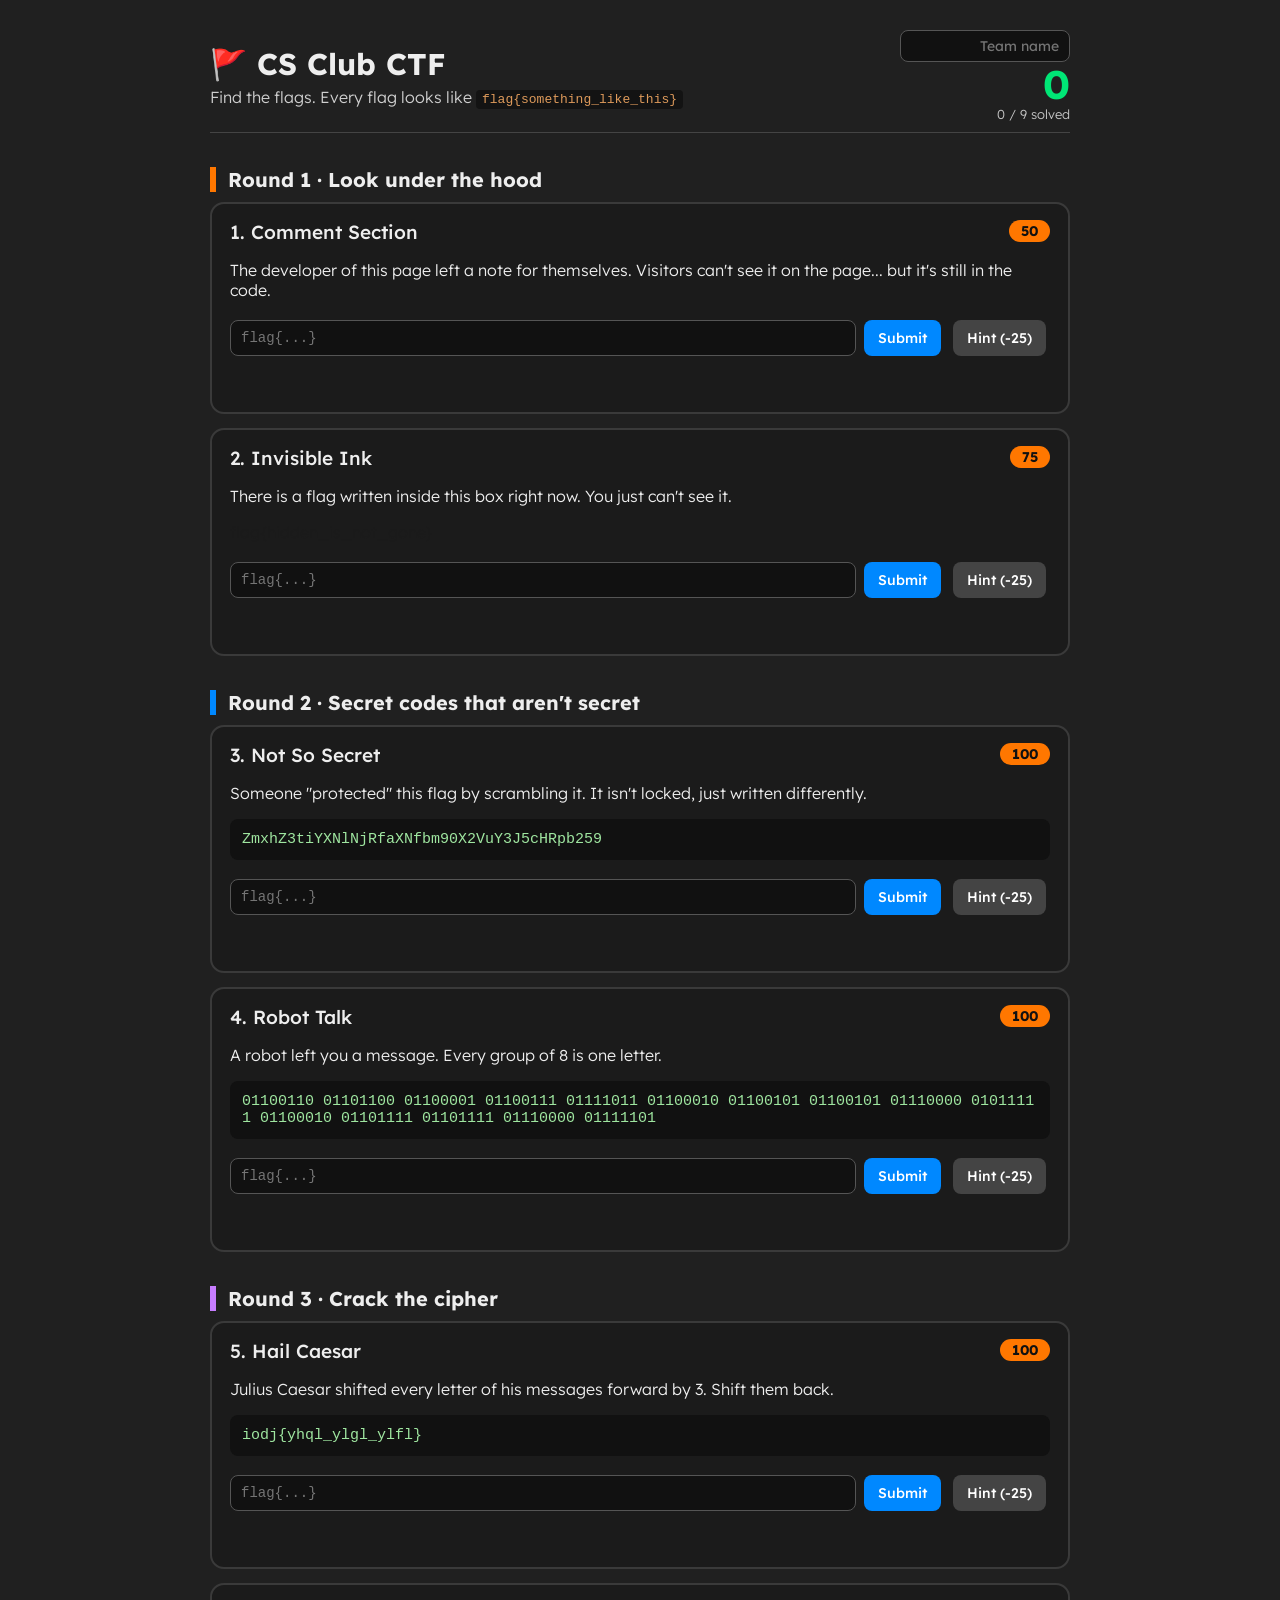
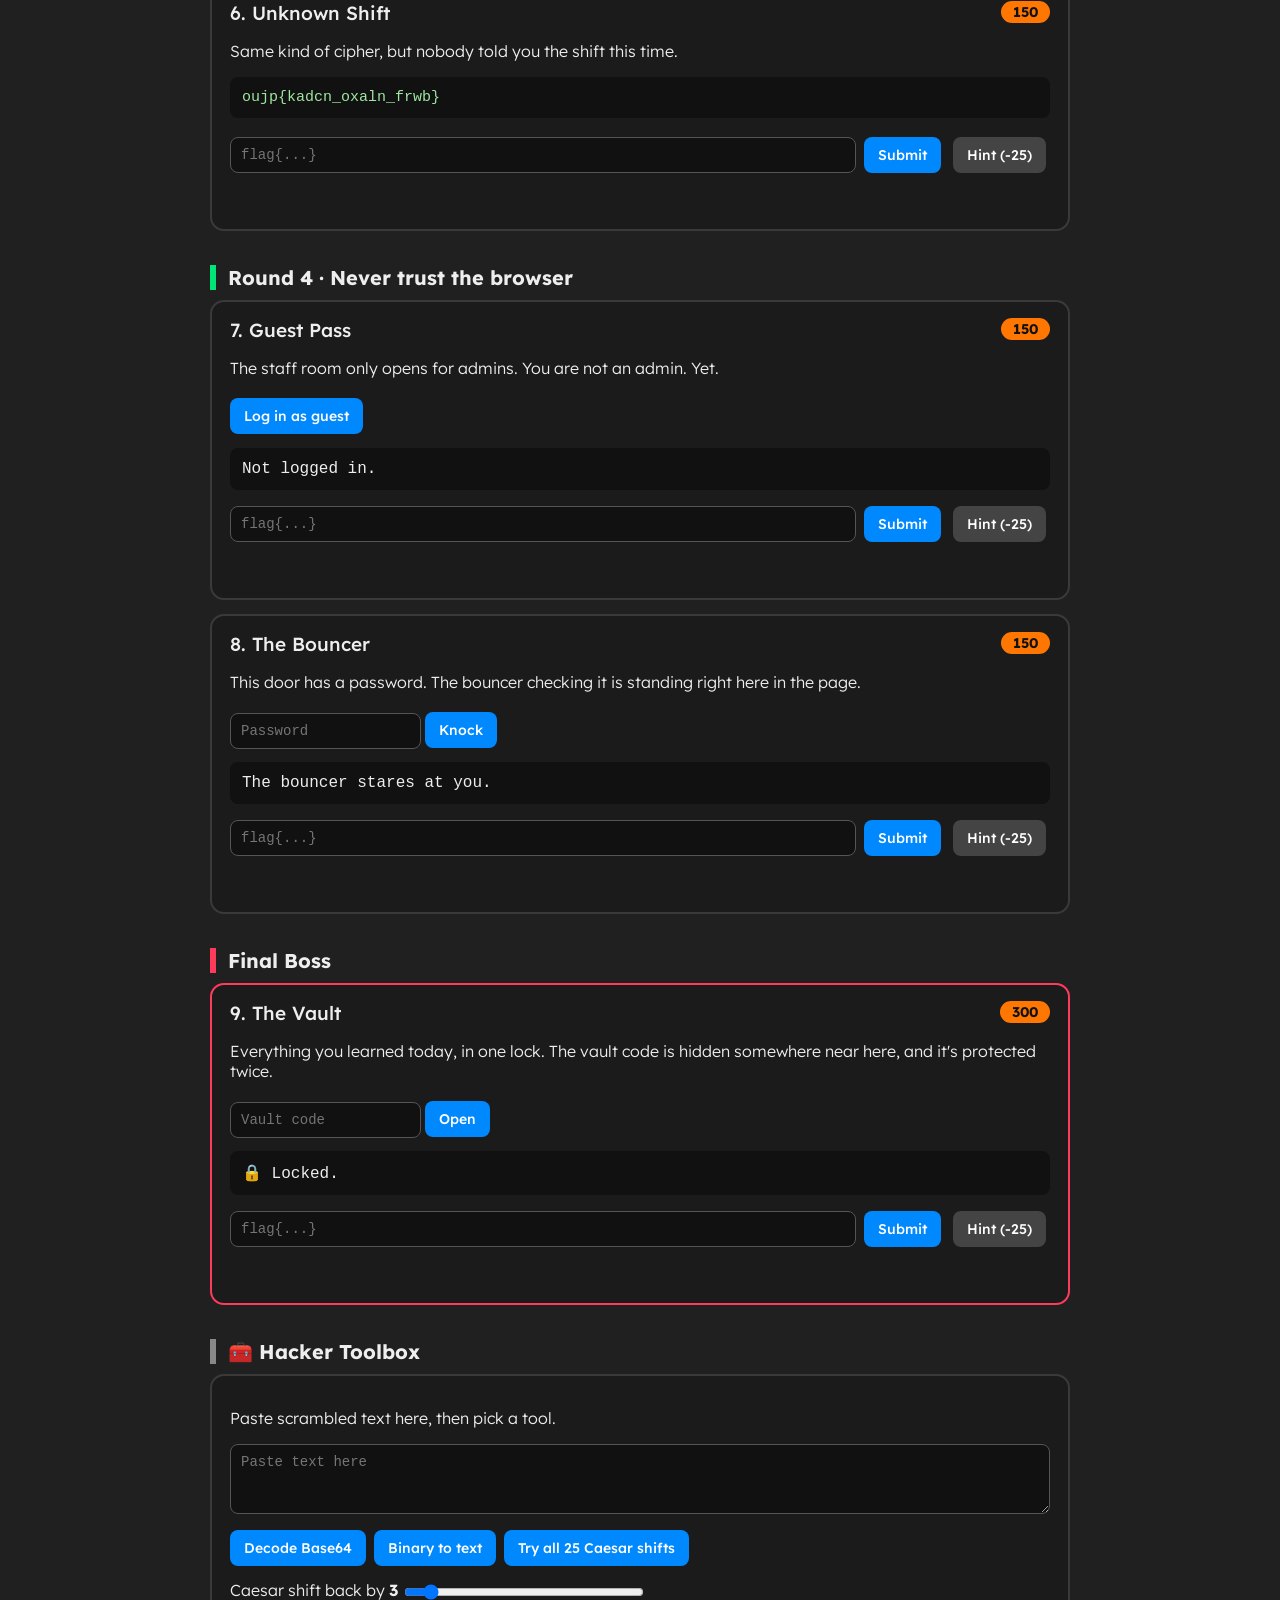
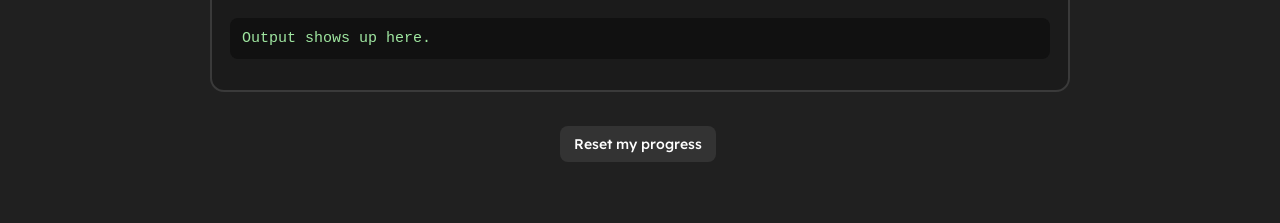
==== index.html @ 54f30d0c "Add CS Club CTF page" ====
<!DOCTYPE html>
<html lang="en">
<head>
<meta charset="UTF-8">
<meta name="viewport" content="width=device-width, initial-scale=1">
<title>CS Club CTF</title>
<link href="https://fonts.googleapis.com/css2?family=Lexend:wght@300;500;700&display=swap" rel="stylesheet">
</head>
<body>

<header>
  <div>
    <h1>🚩 CS Club CTF</h1>
    <p class="sub">Find the flags. Every flag looks like <code>flag{something_like_this}</code></p>
  </div>
  <div id="scorebox">
    <input id="team" placeholder="Team name" maxlength="24">
    <div id="score">0</div>
    <div id="solvedCount">0 / 9 solved</div>
  </div>
</header>

<!-- ======================= ROUND 1: LOOK UNDER THE HOOD ======================= -->
<h2 class="round r1">Round 1 · Look under the hood</h2>

<section class="card" id="c1">
  <h3>1. Comment Section <span class="pts">50</span></h3>
  <p>The developer of this page left a note for themselves. Visitors can't see it on the page... but it's still in the code.</p>
  <!-- NOTE TO SELF: remember to delete this before the site goes live!  flag{always_read_the_source} -->
  <div class="answer"></div>
</section>

<section class="card" id="c2">
  <h3>2. Invisible Ink <span class="pts">75</span></h3>
  <p>There is a flag written inside this box right now. You just can't see it.</p>
  <p class="ink">&#102;&#108;&#97;&#103;&#123;&#104;&#105;&#100;&#100;&#101;&#110;&#95;&#105;&#115;&#95;&#110;&#111;&#116;&#95;&#103;&#111;&#110;&#101;&#125;</p>
  <div class="answer"></div>
</section>

<!-- ======================= ROUND 2: ENCODING ======================= -->
<h2 class="round r2">Round 2 · Secret codes that aren't secret</h2>

<section class="card" id="c3">
  <h3>3. Not So Secret <span class="pts">100</span></h3>
  <p>Someone "protected" this flag by scrambling it. It isn't locked, just written differently.</p>
  <pre class="blob">ZmxhZ3tiYXNlNjRfaXNfbm90X2VuY3J5cHRpb259</pre>
  <div class="answer"></div>
</section>

<section class="card" id="c4">
  <h3>4. Robot Talk <span class="pts">100</span></h3>
  <p>A robot left you a message. Every group of 8 is one letter.</p>
  <pre class="blob">01100110 01101100 01100001 01100111 01111011 01100010 01100101 01100101 01110000 01011111 01100010 01101111 01101111 01110000 01111101</pre>
  <div class="answer"></div>
</section>

<!-- ======================= ROUND 3: CIPHERS ======================= -->
<h2 class="round r3">Round 3 · Crack the cipher</h2>

<section class="card" id="c5">
  <h3>5. Hail Caesar <span class="pts">100</span></h3>
  <p>Julius Caesar shifted every letter of his messages forward by 3. Shift them back.</p>
  <pre class="blob">iodj{yhql_ylgl_ylfl}</pre>
  <div class="answer"></div>
</section>

<section class="card" id="c6">
  <h3>6. Unknown Shift <span class="pts">150</span></h3>
  <p>Same kind of cipher, but nobody told you the shift this time.</p>
  <pre class="blob">oujp{kadcn_oxaln_frwb}</pre>
  <div class="answer"></div>
</section>

<!-- ======================= ROUND 4: NEVER TRUST THE BROWSER ======================= -->
<h2 class="round r4">Round 4 · Never trust the browser</h2>

<section class="card" id="c7">
  <h3>7. Guest Pass <span class="pts">150</span></h3>
  <p>The staff room only opens for admins. You are not an admin. Yet.</p>
  <a class="btn" href="?role=guest#c7">Log in as guest</a>
  <div id="staffroom" class="screen">Not logged in.</div>
  <div class="answer"></div>
</section>

<section class="card" id="c8">
  <h3>8. The Bouncer <span class="pts">150</span></h3>
  <p>This door has a password. The bouncer checking it is standing right here in the page.</p>
  <input id="bouncerInput" placeholder="Password" autocomplete="off">
  <button class="btn" onclick="knock()">Knock</button>
  <div id="bouncerOut" class="screen">The bouncer stares at you.</div>
  <script>
    // TODO: move this check to the server before launch!!
    function checkPassword(guess) {
      return btoa(guess) === "c3dvcmRmaXNo";
    }
    function knock() {
      var guess = document.getElementById("bouncerInput").value;
      if (checkPassword(guess)) {
        document.getElementById("bouncerOut").innerText = "Come on in. " + unlock("151b0e151f05051a0d1d0330010d020c2c0b1b120c1917390f12011f0a", guess);
      } else {
        document.getElementById("bouncerOut").innerText = "Wrong password. Go away.";
      }
    }
  </script>
  <div class="answer"></div>
</section>

<!-- ======================= FINAL BOSS ======================= -->
<h2 class="round r5">Final Boss</h2>

<section class="card boss" id="c9">
  <h3>9. The Vault <span class="pts">300</span></h3>
  <p>Everything you learned today, in one lock. The vault code is hidden somewhere near here, and it's protected twice.</p>
  <!-- vault code backup. I encoded it AND shifted it, so it's totally safe:  dHVqc194anhmcmpfNDI= -->
  <input id="vaultInput" placeholder="Vault code" autocomplete="off">
  <button class="btn" onclick="openVault()">Open</button>
  <div id="vaultOut" class="screen">🔒 Locked.</div>
  <div class="answer"></div>
</section>

<!-- ======================= TOOLBOX ======================= -->
<h2 class="round tools">🧰 Hacker Toolbox</h2>

<section class="card toolbox">
  <p>Paste scrambled text here, then pick a tool.</p>
  <textarea id="toolIn" placeholder="Paste text here"></textarea>
  <div>
    <button class="btn" onclick="tool('b64')">Decode Base64</button>
    <button class="btn" onclick="tool('bin')">Binary to text</button>
    <button class="btn" onclick="tool('all')">Try all 25 Caesar shifts</button>
  </div>
  <div class="shiftrow">
    Caesar shift back by <b id="shiftNum">3</b>
    <input type="range" id="shift" min="1" max="25" value="3" oninput="tool('caesar')">
  </div>
  <pre id="toolOut" class="blob">Output shows up here.</pre>
</section>

<footer>
  <button class="btn ghost" onclick="resetAll()">Reset my progress</button>
</footer>






















<!-- ===================================================================== -->
<!--   Nothing interesting below here. Just styling and the scoreboard.    -->
<!--   (No flags are stored in plain text down here. We checked.)          -->
<!-- ===================================================================== -->

<style>
  * { box-sizing: border-box; }
  body { margin: 0 auto; padding: 20px; max-width: 900px; background: #202020; color: #eee; font-family: "Lexend", system-ui, sans-serif; font-weight: 300; }
  header { display: flex; justify-content: space-between; align-items: center; gap: 16px; flex-wrap: wrap; position: sticky; top: 0; background: #202020; padding: 10px 0; z-index: 5; border-bottom: 1px solid #444; }
  h1 { margin: 0; font-weight: 700; font-size: 30px; }
  .sub { margin: 4px 0 0; opacity: .85; }
  code { background: #111; padding: 2px 6px; border-radius: 4px; color: #ffb066; }
  #scorebox { text-align: right; }
  #team { background: #111; color: #fff; border: 1px solid #555; border-radius: 8px; padding: 6px 10px; font-family: inherit; width: 170px; text-align: right; }
  #score { font-size: 40px; font-weight: 700; color: #00e676; line-height: 1.1; }
  #solvedCount { font-size: 13px; opacity: .8; }
  h2.round { margin: 34px 0 10px; font-weight: 700; font-size: 20px; padding-left: 12px; border-left: 6px solid #ff7700; }
  h2.r2 { border-color: #0088ff; } h2.r3 { border-color: #c77dff; } h2.r4 { border-color: #00e676; } h2.r5 { border-color: #ff3b5c; } h2.tools { border-color: #888; }
  .card { background: #1b1b1b; border: 2px solid #3a3a3a; border-radius: 14px; padding: 16px 18px; margin-bottom: 14px; }
  .card.solved { border-color: #00e676; box-shadow: 0 0 14px rgba(0,230,118,.35); }
  .card.boss { border-color: #ff3b5c; }
  .card h3 { margin: 0 0 6px; font-weight: 500; font-size: 19px; }
  .pts { float: right; background: #ff7700; color: #111; font-weight: 700; border-radius: 999px; padding: 2px 12px; font-size: 14px; }
  .card.solved .pts { background: #00e676; }
  .ink { color: #1b1b1b; }
  .ink::selection { color: #111; background: #ffe066; }
  .blob { background: #111; border-radius: 8px; padding: 12px; white-space: pre-wrap; word-break: break-all; font-family: Menlo, Consolas, monospace; font-size: 15px; color: #9fe6a0; }
  .screen { background: #111; border-radius: 8px; padding: 12px; margin-top: 10px; font-family: Menlo, Consolas, monospace; }
  input, textarea { background: #111; color: #fff; border: 1px solid #555; border-radius: 8px; padding: 9px 10px; font-family: Menlo, Consolas, monospace; font-size: 14px; }
  textarea { width: 100%; height: 70px; margin-bottom: 8px; }
  .btn { display: inline-block; background: #0088ff; color: #fff; border: none; border-radius: 8px; padding: 9px 14px; font-family: inherit; font-weight: 500; font-size: 14px; cursor: pointer; text-decoration: none; margin: 4px 4px 4px 0; }
  .btn.ghost { background: #333; }
  .btn.hint { background: #444; }
  .answer { margin-top: 12px; display: flex; gap: 8px; flex-wrap: wrap; align-items: center; }
  .answer input { flex: 1 1 240px; }
  .feedback { flex-basis: 100%; min-height: 20px; font-size: 14px; }
  .feedback.good { color: #00e676; } .feedback.bad { color: #ff6b6b; }
  .hinttext { flex-basis: 100%; font-size: 14px; color: #ffd27a; }
  .shiftrow { margin: 10px 0; } .shiftrow input { vertical-align: middle; width: 240px; padding: 0; }
  footer { text-align: center; margin: 30px 0; }
</style>

<script>
  var HASHES = {"1": "299574dd65753a57", "2": "6becc3c221d15016", "3": "5e769d6970b25547", "4": "3ad368e426fb7c70", "5": "d7061cf4d429b27c", "6": "42102b498bae7ac5", "7": "1c53f448fd30543c", "8": "7794f5059b9510c5", "9": "c425a497b8b8ed1b"};
  var POINTS = {"1": 50, "2": 75, "3": 100, "4": 100, "5": 100, "6": 150, "7": 150, "8": 150, "9": 300};
  var HINT_COST = 25;
  var HINTS = {
    1: "Right-click the page and choose View Page Source (or press Ctrl+U). Look near challenge 1.",
    2: "Try selecting everything in the box with your mouse, or press Ctrl+A.",
    3: "Letters, numbers and sometimes = at the end? That's Base64. Use the toolbox.",
    4: "It's binary. Each group of 8 is one character. Use the toolbox.",
    5: "Shift every letter back by 3. The toolbox slider does it for you.",
    6: "There are only 25 possible shifts. Try them all and look for the one you can read.",
    7: "Log in as guest, then look very carefully at the address bar.",
    8: "View the page source and find the function called checkPassword. What is it comparing your guess to?",
    9: "Find the comment in the source near the vault. Decode it once, then again a different way."
  };

  function fingerprint(text) {
    var a = 2166136261, b = 5381;
    for (var i = 0; i < text.length; i++) {
      var c = text.charCodeAt(i);
      a = Math.imul(a ^ c, 16777619) >>> 0;
      b = (Math.imul(b, 33) ^ c) >>> 0;
    }
    return ("0000000" + a.toString(16)).slice(-8) + ("0000000" + b.toString(16)).slice(-8);
  }

  function unlock(hex, key) {
    var out = "";
    for (var i = 0; i < hex.length; i += 2) {
      out += String.fromCharCode(parseInt(hex.substr(i, 2), 16) ^ key.charCodeAt((i / 2) % key.length));
    }
    return out;
  }

  var state = { team: "", solved: {}, hints: {} };
  try { state = JSON.parse(localStorage.getItem("ctf-state")) || state; } catch (e) {}
  function saveState() { try { localStorage.setItem("ctf-state", JSON.stringify(state)); } catch (e) {} }

  function render() {
    var score = 0, solved = 0;
    for (var n = 1; n <= 9; n++) {
      var card = document.getElementById("c" + n);
      if (state.solved[n]) { score += POINTS[n]; solved++; card.classList.add("solved"); }
      else card.classList.remove("solved");
      if (state.hints[n]) {
        score -= HINT_COST;
        card.querySelector(".hinttext").innerText = "Hint: " + HINTS[n];
      }
    }
    document.getElementById("score").innerText = score;
    document.getElementById("solvedCount").innerText = solved + " / 9 solved";
  }

  function build() {
    for (var n = 1; n <= 9; n++) (function (n) {
      var box = document.querySelector("#c" + n + " .answer");
      box.innerHTML = '<input placeholder="flag{...}" autocomplete="off"><button class="btn">Submit</button>' +
        '<button class="btn hint">Hint (-' + HINT_COST + ')</button><div class="hinttext"></div><div class="feedback"></div>';
      var input = box.querySelector("input"), fb = box.querySelector(".feedback");
      function submit() {
        var guess = input.value.trim().toLowerCase();
        if (fingerprint(guess) === HASHES[n]) {
          state.solved[n] = true; saveState(); render();
          fb.className = "feedback good"; fb.innerText = "Correct! +" + POINTS[n] + " points";
        } else {
          fb.className = "feedback bad";
          fb.innerText = guess.indexOf("flag{") === 0 ? "Not the right flag." : "Flags look like flag{...}";
        }
      }
      box.querySelectorAll("button")[0].onclick = submit;
      input.onkeydown = function (e) { if (e.key === "Enter") submit(); };
      box.querySelector(".hint").onclick = function () {
        if (state.hints[n] || confirm("Take a hint for " + HINT_COST + " points?")) {
          state.hints[n] = true; saveState(); render();
        }
      };
      if (state.solved[n]) { fb.className = "feedback good"; fb.innerText = "Solved!"; }
    })(n);
    var team = document.getElementById("team");
    team.value = state.team || "";
    team.oninput = function () { state.team = team.value; saveState(); };
  }

  // Challenge 7: the page decides who you are by reading the address bar.
  function staffRoom() {
    var role = new URLSearchParams(location.search).get("role");
    var room = document.getElementById("staffroom");
    if (!role) return;
    role = role.trim().toLowerCase();
    if (role === "guest") room.innerText = "Welcome, guest. Staff room: ACCESS DENIED 🚫";
    else if (fingerprint(unlock("07080c0e150f011b0c1c3e101f1c1d153b19010b3e111f0513", role)) === HASHES[7]) room.innerText = "Welcome, " + role + ". Staff room open: " + unlock("07080c0e150f011b0c1c3e101f1c1d153b19010b3e111f0513", role);
    else room.innerText = "Unknown role: " + role;
  }

  // Challenge 9
  function openVault() {
    var code = document.getElementById("vaultInput").value.trim();
    var out = document.getElementById("vaultOut");
    var flag = code ? unlock("091c0409240a0a063e0c173a6b5c00073a0f001b04100a081722", code) : "";
    if (fingerprint(flag) === HASHES[9]) out.innerText = "🔓 Vault open: " + flag;
    else out.innerText = "🔒 Wrong code.";
  }

  // Toolbox
  function caesar(text, back) {
    return text.replace(/[a-z]/gi, function (ch) {
      var base = ch <= "Z" ? 65 : 97;
      return String.fromCharCode((ch.charCodeAt(0) - base - back + 26 * 2) % 26 + base);
    });
  }
  function tool(kind) {
    var text = document.getElementById("toolIn").value.trim();
    var out = document.getElementById("toolOut");
    var shift = document.getElementById("shift").value;
    document.getElementById("shiftNum").innerText = shift;
    if (!text) { out.innerText = "Paste something in the box first."; return; }
    try {
      if (kind === "b64") out.innerText = atob(text);
      if (kind === "bin") out.innerText = text.split(/\s+/).map(function (b) { return String.fromCharCode(parseInt(b, 2)); }).join("");
      if (kind === "caesar") out.innerText = caesar(text, Number(shift));
      if (kind === "all") {
        var lines = [];
        for (var s = 1; s <= 25; s++) lines.push((s < 10 ? " " : "") + s + ":  " + caesar(text, s));
        out.innerText = lines.join("\n");
      }
    } catch (e) {
      out.innerText = "That doesn't look like the right kind of text for this tool.";
    }
  }

  function resetAll() {
    if (confirm("Erase your score and start over?")) {
      state = { team: "", solved: {}, hints: {} }; saveState(); location.href = location.pathname;
    }
  }

  build(); render(); staffRoom();
</script>
</body>
</html>
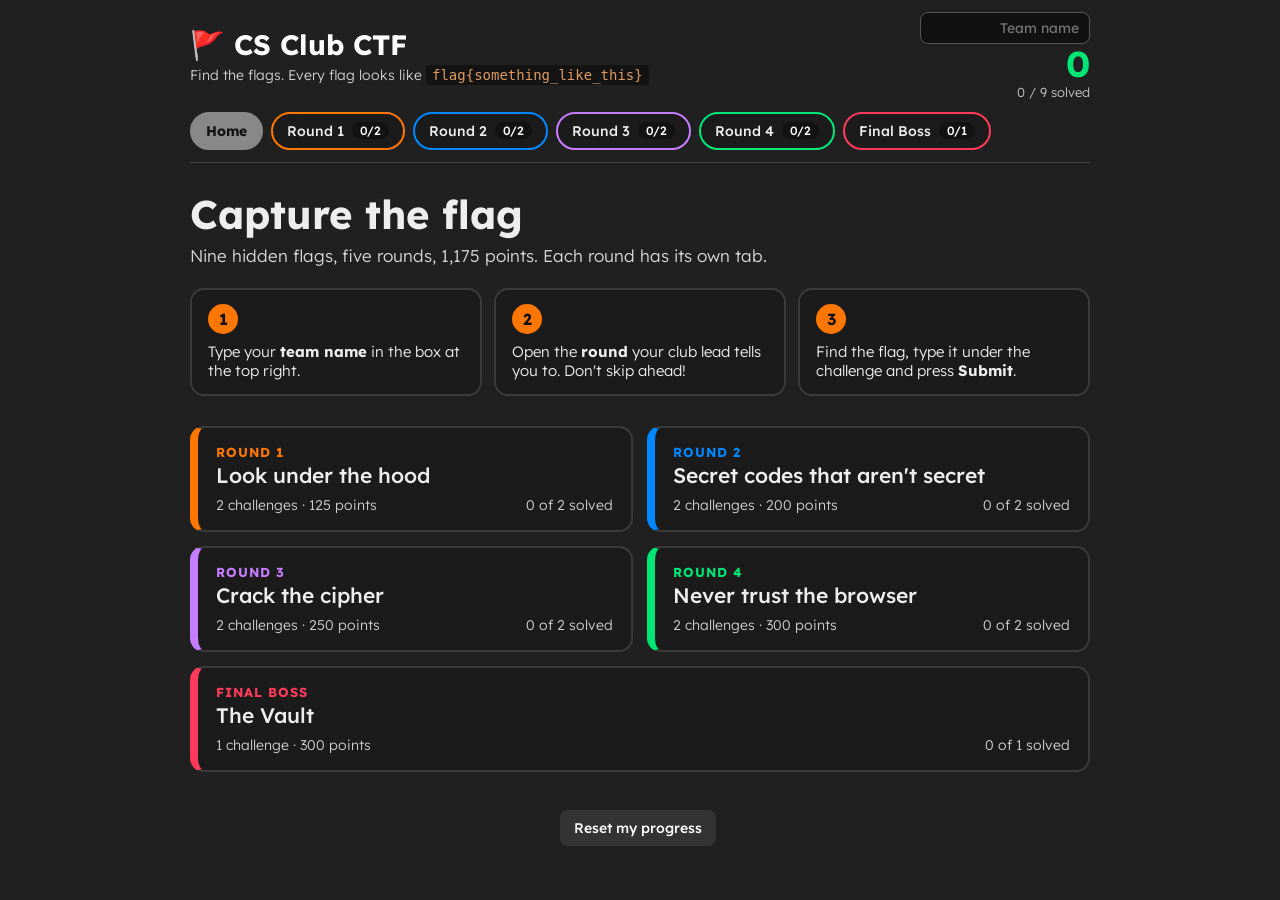
==== commit f5716c89: "Split the CTF into one page per round with tabs" ====
--- a/index.html
+++ b/index.html
@@ -4,342 +4,53 @@
 <meta charset="UTF-8">
 <meta name="viewport" content="width=device-width, initial-scale=1">
 <title>CS Club CTF</title>
-<link href="https://fonts.googleapis.com/css2?family=Lexend:wght@300;500;700&display=swap" rel="stylesheet">
+<link rel="stylesheet" href="style.css">
 </head>
 <body>
+<div id="top"></div>
 
-<header>
-  <div>
-    <h1>🚩 CS Club CTF</h1>
-    <p class="sub">Find the flags. Every flag looks like <code>flag{something_like_this}</code></p>
-  </div>
-  <div id="scorebox">
-    <input id="team" placeholder="Team name" maxlength="24">
-    <div id="score">0</div>
-    <div id="solvedCount">0 / 9 solved</div>
-  </div>
-</header>
+<div class="hero">
+  <h1>Capture the flag</h1>
+  <p>Nine hidden flags, five rounds, 1,175 points. Each round has its own tab.</p>
+</div>
 
-<!-- ======================= ROUND 1: LOOK UNDER THE HOOD ======================= -->
-<h2 class="round r1">Round 1 · Look under the hood</h2>
+<div class="steps">
+  <div class="step"><b>1</b><p>Type your <strong>team name</strong> in the box at the top right.</p></div>
+  <div class="step"><b>2</b><p>Open the <strong>round</strong> your club lead tells you to. Don't skip ahead!</p></div>
+  <div class="step"><b>3</b><p>Find the flag, type it under the challenge and press <strong>Submit</strong>.</p></div>
+</div>
 
-<section class="card" id="c1">
-  <h3>1. Comment Section <span class="pts">50</span></h3>
-  <p>The developer of this page left a note for themselves. Visitors can't see it on the page... but it's still in the code.</p>
-  <!-- NOTE TO SELF: remember to delete this before the site goes live!  flag{always_read_the_source} -->
-  <div class="answer"></div>
-</section>
-
-<section class="card" id="c2">
-  <h3>2. Invisible Ink <span class="pts">75</span></h3>
-  <p>There is a flag written inside this box right now. You just can't see it.</p>
-  <p class="ink">&#102;&#108;&#97;&#103;&#123;&#104;&#105;&#100;&#100;&#101;&#110;&#95;&#105;&#115;&#95;&#110;&#111;&#116;&#95;&#103;&#111;&#110;&#101;&#125;</p>
-  <div class="answer"></div>
-</section>
-
-<!-- ======================= ROUND 2: ENCODING ======================= -->
-<h2 class="round r2">Round 2 · Secret codes that aren't secret</h2>
-
-<section class="card" id="c3">
-  <h3>3. Not So Secret <span class="pts">100</span></h3>
-  <p>Someone "protected" this flag by scrambling it. It isn't locked, just written differently.</p>
-  <pre class="blob">ZmxhZ3tiYXNlNjRfaXNfbm90X2VuY3J5cHRpb259</pre>
-  <div class="answer"></div>
-</section>
-
-<section class="card" id="c4">
-  <h3>4. Robot Talk <span class="pts">100</span></h3>
-  <p>A robot left you a message. Every group of 8 is one letter.</p>
-  <pre class="blob">01100110 01101100 01100001 01100111 01111011 01100010 01100101 01100101 01110000 01011111 01100010 01101111 01101111 01110000 01111101</pre>
-  <div class="answer"></div>
-</section>
-
-<!-- ======================= ROUND 3: CIPHERS ======================= -->
-<h2 class="round r3">Round 3 · Crack the cipher</h2>
-
-<section class="card" id="c5">
-  <h3>5. Hail Caesar <span class="pts">100</span></h3>
-  <p>Julius Caesar shifted every letter of his messages forward by 3. Shift them back.</p>
-  <pre class="blob">iodj{yhql_ylgl_ylfl}</pre>
-  <div class="answer"></div>
-</section>
-
-<section class="card" id="c6">
-  <h3>6. Unknown Shift <span class="pts">150</span></h3>
-  <p>Same kind of cipher, but nobody told you the shift this time.</p>
-  <pre class="blob">oujp{kadcn_oxaln_frwb}</pre>
-  <div class="answer"></div>
-</section>
-
-<!-- ======================= ROUND 4: NEVER TRUST THE BROWSER ======================= -->
-<h2 class="round r4">Round 4 · Never trust the browser</h2>
-
-<section class="card" id="c7">
-  <h3>7. Guest Pass <span class="pts">150</span></h3>
-  <p>The staff room only opens for admins. You are not an admin. Yet.</p>
-  <a class="btn" href="?role=guest#c7">Log in as guest</a>
-  <div id="staffroom" class="screen">Not logged in.</div>
-  <div class="answer"></div>
-</section>
-
-<section class="card" id="c8">
-  <h3>8. The Bouncer <span class="pts">150</span></h3>
-  <p>This door has a password. The bouncer checking it is standing right here in the page.</p>
-  <input id="bouncerInput" placeholder="Password" autocomplete="off">
-  <button class="btn" onclick="knock()">Knock</button>
-  <div id="bouncerOut" class="screen">The bouncer stares at you.</div>
-  <script>
-    // TODO: move this check to the server before launch!!
-    function checkPassword(guess) {
-      return btoa(guess) === "c3dvcmRmaXNo";
-    }
-    function knock() {
-      var guess = document.getElementById("bouncerInput").value;
-      if (checkPassword(guess)) {
-        document.getElementById("bouncerOut").innerText = "Come on in. " + unlock("151b0e151f05051a0d1d0330010d020c2c0b1b120c1917390f12011f0a", guess);
-      } else {
-        document.getElementById("bouncerOut").innerText = "Wrong password. Go away.";
-      }
-    }
-  </script>
-  <div class="answer"></div>
-</section>
-
-<!-- ======================= FINAL BOSS ======================= -->
-<h2 class="round r5">Final Boss</h2>
-
-<section class="card boss" id="c9">
-  <h3>9. The Vault <span class="pts">300</span></h3>
-  <p>Everything you learned today, in one lock. The vault code is hidden somewhere near here, and it's protected twice.</p>
-  <!-- vault code backup. I encoded it AND shifted it, so it's totally safe:  dHVqc194anhmcmpfNDI= -->
-  <input id="vaultInput" placeholder="Vault code" autocomplete="off">
-  <button class="btn" onclick="openVault()">Open</button>
-  <div id="vaultOut" class="screen">🔒 Locked.</div>
-  <div class="answer"></div>
-</section>
-
-<!-- ======================= TOOLBOX ======================= -->
-<h2 class="round tools">🧰 Hacker Toolbox</h2>
-
-<section class="card toolbox">
-  <p>Paste scrambled text here, then pick a tool.</p>
-  <textarea id="toolIn" placeholder="Paste text here"></textarea>
-  <div>
-    <button class="btn" onclick="tool('b64')">Decode Base64</button>
-    <button class="btn" onclick="tool('bin')">Binary to text</button>
-    <button class="btn" onclick="tool('all')">Try all 25 Caesar shifts</button>
-  </div>
-  <div class="shiftrow">
-    Caesar shift back by <b id="shiftNum">3</b>
-    <input type="range" id="shift" min="1" max="25" value="3" oninput="tool('caesar')">
-  </div>
-  <pre id="toolOut" class="blob">Output shows up here.</pre>
-</section>
+<div class="rounds">
+  <a class="roundcard" id="round0" style="--c:#ff7700" href="round1.html">
+    <div class="label">Round 1</div>
+    <div class="name">Look under the hood</div>
+    <div class="meta"><span>2 challenges · 125 points</span><span class="progress"></span></div>
+  </a>
+  <a class="roundcard" id="round1" style="--c:#0088ff" href="round2.html">
+    <div class="label">Round 2</div>
+    <div class="name">Secret codes that aren't secret</div>
+    <div class="meta"><span>2 challenges · 200 points</span><span class="progress"></span></div>
+  </a>
+  <a class="roundcard" id="round2" style="--c:#c77dff" href="round3.html">
+    <div class="label">Round 3</div>
+    <div class="name">Crack the cipher</div>
+    <div class="meta"><span>2 challenges · 250 points</span><span class="progress"></span></div>
+  </a>
+  <a class="roundcard" id="round3" style="--c:#00e676" href="round4.html">
+    <div class="label">Round 4</div>
+    <div class="name">Never trust the browser</div>
+    <div class="meta"><span>2 challenges · 300 points</span><span class="progress"></span></div>
+  </a>
+  <a class="roundcard wide" id="round4" style="--c:#ff3b5c" href="boss.html">
+    <div class="label">Final Boss</div>
+    <div class="name">The Vault</div>
+    <div class="meta"><span>1 challenge · 300 points</span><span class="progress"></span></div>
+  </a>
+</div>
 
 <footer>
   <button class="btn ghost" onclick="resetAll()">Reset my progress</button>
 </footer>
-
-
-
-
-
-
-
-
-
-
-
-
-
-
-
-
-
-
-
-
-
-
-<!-- ===================================================================== -->
-<!--   Nothing interesting below here. Just styling and the scoreboard.    -->
-<!--   (No flags are stored in plain text down here. We checked.)          -->
-<!-- ===================================================================== -->
-
-<style>
-  * { box-sizing: border-box; }
-  body { margin: 0 auto; padding: 20px; max-width: 900px; background: #202020; color: #eee; font-family: "Lexend", system-ui, sans-serif; font-weight: 300; }
-  header { display: flex; justify-content: space-between; align-items: center; gap: 16px; flex-wrap: wrap; position: sticky; top: 0; background: #202020; padding: 10px 0; z-index: 5; border-bottom: 1px solid #444; }
-  h1 { margin: 0; font-weight: 700; font-size: 30px; }
-  .sub { margin: 4px 0 0; opacity: .85; }
-  code { background: #111; padding: 2px 6px; border-radius: 4px; color: #ffb066; }
-  #scorebox { text-align: right; }
-  #team { background: #111; color: #fff; border: 1px solid #555; border-radius: 8px; padding: 6px 10px; font-family: inherit; width: 170px; text-align: right; }
-  #score { font-size: 40px; font-weight: 700; color: #00e676; line-height: 1.1; }
-  #solvedCount { font-size: 13px; opacity: .8; }
-  h2.round { margin: 34px 0 10px; font-weight: 700; font-size: 20px; padding-left: 12px; border-left: 6px solid #ff7700; }
-  h2.r2 { border-color: #0088ff; } h2.r3 { border-color: #c77dff; } h2.r4 { border-color: #00e676; } h2.r5 { border-color: #ff3b5c; } h2.tools { border-color: #888; }
-  .card { background: #1b1b1b; border: 2px solid #3a3a3a; border-radius: 14px; padding: 16px 18px; margin-bottom: 14px; }
-  .card.solved { border-color: #00e676; box-shadow: 0 0 14px rgba(0,230,118,.35); }
-  .card.boss { border-color: #ff3b5c; }
-  .card h3 { margin: 0 0 6px; font-weight: 500; font-size: 19px; }
-  .pts { float: right; background: #ff7700; color: #111; font-weight: 700; border-radius: 999px; padding: 2px 12px; font-size: 14px; }
-  .card.solved .pts { background: #00e676; }
-  .ink { color: #1b1b1b; }
-  .ink::selection { color: #111; background: #ffe066; }
-  .blob { background: #111; border-radius: 8px; padding: 12px; white-space: pre-wrap; word-break: break-all; font-family: Menlo, Consolas, monospace; font-size: 15px; color: #9fe6a0; }
-  .screen { background: #111; border-radius: 8px; padding: 12px; margin-top: 10px; font-family: Menlo, Consolas, monospace; }
-  input, textarea { background: #111; color: #fff; border: 1px solid #555; border-radius: 8px; padding: 9px 10px; font-family: Menlo, Consolas, monospace; font-size: 14px; }
-  textarea { width: 100%; height: 70px; margin-bottom: 8px; }
-  .btn { display: inline-block; background: #0088ff; color: #fff; border: none; border-radius: 8px; padding: 9px 14px; font-family: inherit; font-weight: 500; font-size: 14px; cursor: pointer; text-decoration: none; margin: 4px 4px 4px 0; }
-  .btn.ghost { background: #333; }
-  .btn.hint { background: #444; }
-  .answer { margin-top: 12px; display: flex; gap: 8px; flex-wrap: wrap; align-items: center; }
-  .answer input { flex: 1 1 240px; }
-  .feedback { flex-basis: 100%; min-height: 20px; font-size: 14px; }
-  .feedback.good { color: #00e676; } .feedback.bad { color: #ff6b6b; }
-  .hinttext { flex-basis: 100%; font-size: 14px; color: #ffd27a; }
-  .shiftrow { margin: 10px 0; } .shiftrow input { vertical-align: middle; width: 240px; padding: 0; }
-  footer { text-align: center; margin: 30px 0; }
-</style>
-
-<script>
-  var HASHES = {"1": "299574dd65753a57", "2": "6becc3c221d15016", "3": "5e769d6970b25547", "4": "3ad368e426fb7c70", "5": "d7061cf4d429b27c", "6": "42102b498bae7ac5", "7": "1c53f448fd30543c", "8": "7794f5059b9510c5", "9": "c425a497b8b8ed1b"};
-  var POINTS = {"1": 50, "2": 75, "3": 100, "4": 100, "5": 100, "6": 150, "7": 150, "8": 150, "9": 300};
-  var HINT_COST = 25;
-  var HINTS = {
-    1: "Right-click the page and choose View Page Source (or press Ctrl+U). Look near challenge 1.",
-    2: "Try selecting everything in the box with your mouse, or press Ctrl+A.",
-    3: "Letters, numbers and sometimes = at the end? That's Base64. Use the toolbox.",
-    4: "It's binary. Each group of 8 is one character. Use the toolbox.",
-    5: "Shift every letter back by 3. The toolbox slider does it for you.",
-    6: "There are only 25 possible shifts. Try them all and look for the one you can read.",
-    7: "Log in as guest, then look very carefully at the address bar.",
-    8: "View the page source and find the function called checkPassword. What is it comparing your guess to?",
-    9: "Find the comment in the source near the vault. Decode it once, then again a different way."
-  };
-
-  function fingerprint(text) {
-    var a = 2166136261, b = 5381;
-    for (var i = 0; i < text.length; i++) {
-      var c = text.charCodeAt(i);
-      a = Math.imul(a ^ c, 16777619) >>> 0;
-      b = (Math.imul(b, 33) ^ c) >>> 0;
-    }
-    return ("0000000" + a.toString(16)).slice(-8) + ("0000000" + b.toString(16)).slice(-8);
-  }
-
-  function unlock(hex, key) {
-    var out = "";
-    for (var i = 0; i < hex.length; i += 2) {
-      out += String.fromCharCode(parseInt(hex.substr(i, 2), 16) ^ key.charCodeAt((i / 2) % key.length));
-    }
-    return out;
-  }
-
-  var state = { team: "", solved: {}, hints: {} };
-  try { state = JSON.parse(localStorage.getItem("ctf-state")) || state; } catch (e) {}
-  function saveState() { try { localStorage.setItem("ctf-state", JSON.stringify(state)); } catch (e) {} }
-
-  function render() {
-    var score = 0, solved = 0;
-    for (var n = 1; n <= 9; n++) {
-      var card = document.getElementById("c" + n);
-      if (state.solved[n]) { score += POINTS[n]; solved++; card.classList.add("solved"); }
-      else card.classList.remove("solved");
-      if (state.hints[n]) {
-        score -= HINT_COST;
-        card.querySelector(".hinttext").innerText = "Hint: " + HINTS[n];
-      }
-    }
-    document.getElementById("score").innerText = score;
-    document.getElementById("solvedCount").innerText = solved + " / 9 solved";
-  }
-
-  function build() {
-    for (var n = 1; n <= 9; n++) (function (n) {
-      var box = document.querySelector("#c" + n + " .answer");
-      box.innerHTML = '<input placeholder="flag{...}" autocomplete="off"><button class="btn">Submit</button>' +
-        '<button class="btn hint">Hint (-' + HINT_COST + ')</button><div class="hinttext"></div><div class="feedback"></div>';
-      var input = box.querySelector("input"), fb = box.querySelector(".feedback");
-      function submit() {
-        var guess = input.value.trim().toLowerCase();
-        if (fingerprint(guess) === HASHES[n]) {
-          state.solved[n] = true; saveState(); render();
-          fb.className = "feedback good"; fb.innerText = "Correct! +" + POINTS[n] + " points";
-        } else {
-          fb.className = "feedback bad";
-          fb.innerText = guess.indexOf("flag{") === 0 ? "Not the right flag." : "Flags look like flag{...}";
-        }
-      }
-      box.querySelectorAll("button")[0].onclick = submit;
-      input.onkeydown = function (e) { if (e.key === "Enter") submit(); };
-      box.querySelector(".hint").onclick = function () {
-        if (state.hints[n] || confirm("Take a hint for " + HINT_COST + " points?")) {
-          state.hints[n] = true; saveState(); render();
-        }
-      };
-      if (state.solved[n]) { fb.className = "feedback good"; fb.innerText = "Solved!"; }
-    })(n);
-    var team = document.getElementById("team");
-    team.value = state.team || "";
-    team.oninput = function () { state.team = team.value; saveState(); };
-  }
-
-  // Challenge 7: the page decides who you are by reading the address bar.
-  function staffRoom() {
-    var role = new URLSearchParams(location.search).get("role");
-    var room = document.getElementById("staffroom");
-    if (!role) return;
-    role = role.trim().toLowerCase();
-    if (role === "guest") room.innerText = "Welcome, guest. Staff room: ACCESS DENIED 🚫";
-    else if (fingerprint(unlock("07080c0e150f011b0c1c3e101f1c1d153b19010b3e111f0513", role)) === HASHES[7]) room.innerText = "Welcome, " + role + ". Staff room open: " + unlock("07080c0e150f011b0c1c3e101f1c1d153b19010b3e111f0513", role);
-    else room.innerText = "Unknown role: " + role;
-  }
-
-  // Challenge 9
-  function openVault() {
-    var code = document.getElementById("vaultInput").value.trim();
-    var out = document.getElementById("vaultOut");
-    var flag = code ? unlock("091c0409240a0a063e0c173a6b5c00073a0f001b04100a081722", code) : "";
-    if (fingerprint(flag) === HASHES[9]) out.innerText = "🔓 Vault open: " + flag;
-    else out.innerText = "🔒 Wrong code.";
-  }
-
-  // Toolbox
-  function caesar(text, back) {
-    return text.replace(/[a-z]/gi, function (ch) {
-      var base = ch <= "Z" ? 65 : 97;
-      return String.fromCharCode((ch.charCodeAt(0) - base - back + 26 * 2) % 26 + base);
-    });
-  }
-  function tool(kind) {
-    var text = document.getElementById("toolIn").value.trim();
-    var out = document.getElementById("toolOut");
-    var shift = document.getElementById("shift").value;
-    document.getElementById("shiftNum").innerText = shift;
-    if (!text) { out.innerText = "Paste something in the box first."; return; }
-    try {
-      if (kind === "b64") out.innerText = atob(text);
-      if (kind === "bin") out.innerText = text.split(/\s+/).map(function (b) { return String.fromCharCode(parseInt(b, 2)); }).join("");
-      if (kind === "caesar") out.innerText = caesar(text, Number(shift));
-      if (kind === "all") {
-        var lines = [];
-        for (var s = 1; s <= 25; s++) lines.push((s < 10 ? " " : "") + s + ":  " + caesar(text, s));
-        out.innerText = lines.join("\n");
-      }
-    } catch (e) {
-      out.innerText = "That doesn't look like the right kind of text for this tool.";
-    }
-  }
-
-  function resetAll() {
-    if (confirm("Erase your score and start over?")) {
-      state = { team: "", solved: {}, hints: {} }; saveState(); location.href = location.pathname;
-    }
-  }
-
-  build(); render(); staffRoom();
-</script>
+<script src="ctf.js"></script>
 </body>
 </html>
--- a/style.css
+++ b/style.css
@@ -0,0 +1,77 @@
+@import url("https://fonts.googleapis.com/css2?family=Lexend:wght@300;500;700&display=swap");
+
+* { box-sizing: border-box; }
+body { margin: 0 auto; padding: 0 20px 40px; max-width: 940px; background: #202020; color: #eee; font-family: "Lexend", system-ui, sans-serif; font-weight: 300; }
+a { color: #6fb8ff; }
+code { background: #111; padding: 2px 6px; border-radius: 4px; color: #ffb066; }
+
+/* top bar + tabs (built by ctf.js) */
+#top { position: sticky; top: 0; z-index: 5; background: #202020; padding-top: 12px; border-bottom: 1px solid #444; min-height: 130px; }
+header { display: flex; justify-content: space-between; align-items: center; gap: 16px; flex-wrap: wrap; }
+.brand { color: #fff; text-decoration: none; font-weight: 700; font-size: 28px; }
+.sub { margin: 4px 0 0; opacity: .85; font-size: 14px; }
+#scorebox { text-align: right; }
+#team { background: #111; color: #fff; border: 1px solid #555; border-radius: 8px; padding: 6px 10px; font-family: inherit; width: 170px; text-align: right; }
+#score { font-size: 36px; font-weight: 700; color: #00e676; line-height: 1.1; }
+#solvedCount { font-size: 13px; opacity: .8; }
+
+.tabs { display: flex; gap: 8px; flex-wrap: wrap; margin: 12px 0 0; padding-bottom: 12px; }
+.tab { --c: #888; display: inline-flex; align-items: center; gap: 8px; padding: 8px 14px; border-radius: 999px; border: 2px solid var(--c); color: #eee; text-decoration: none; font-weight: 500; font-size: 14px; background: #1b1b1b; }
+.tab:hover { background: #2a2a2a; }
+.tab.active { background: var(--c); color: #111; font-weight: 700; }
+.tab .count { font-size: 12px; background: rgba(0,0,0,.35); color: #fff; border-radius: 999px; padding: 1px 8px; }
+.tab.done .count { background: #00e676; color: #111; }
+
+/* rounds and challenge cards */
+h2.round { --c: #ff7700; margin: 30px 0 6px; font-weight: 700; font-size: 26px; padding-left: 14px; border-left: 7px solid var(--c); }
+h2.r1 { --c: #ff7700; } h2.r2 { --c: #0088ff; } h2.r3 { --c: #c77dff; } h2.r4 { --c: #00e676; } h2.r5 { --c: #ff3b5c; }
+.intro { margin: 0 0 18px 21px; opacity: .9; }
+.card { background: #1b1b1b; border: 2px solid #3a3a3a; border-radius: 14px; padding: 16px 18px; margin-bottom: 16px; }
+.card.solved { border-color: #00e676; box-shadow: 0 0 14px rgba(0,230,118,.35); }
+.card.boss { border-color: #ff3b5c; }
+.card h3 { margin: 0 0 6px; font-weight: 500; font-size: 19px; }
+.pts { float: right; background: #ff7700; color: #111; font-weight: 700; border-radius: 999px; padding: 2px 12px; font-size: 14px; }
+.card.solved .pts { background: #00e676; }
+.ink { color: #1b1b1b; }
+.ink::selection { color: #111; background: #ffe066; }
+.blob { background: #111; border-radius: 8px; padding: 12px; white-space: pre-wrap; word-break: break-all; font-family: Menlo, Consolas, monospace; font-size: 15px; color: #9fe6a0; }
+.screen { background: #111; border-radius: 8px; padding: 12px; margin-top: 10px; font-family: Menlo, Consolas, monospace; }
+input, textarea { background: #111; color: #fff; border: 1px solid #555; border-radius: 8px; padding: 9px 10px; font-family: Menlo, Consolas, monospace; font-size: 14px; }
+textarea { width: 100%; height: 70px; margin-bottom: 8px; }
+.btn { display: inline-block; background: #0088ff; color: #fff; border: none; border-radius: 8px; padding: 9px 14px; font-family: inherit; font-weight: 500; font-size: 14px; cursor: pointer; text-decoration: none; margin: 4px 4px 4px 0; }
+.btn.ghost { background: #333; }
+.btn.hint { background: #444; }
+.answer { margin-top: 12px; display: flex; gap: 8px; flex-wrap: wrap; align-items: center; }
+.answer input { flex: 1 1 240px; }
+.feedback { flex-basis: 100%; min-height: 20px; font-size: 14px; }
+.feedback.good { color: #00e676; } .feedback.bad { color: #ff6b6b; }
+.hinttext { flex-basis: 100%; font-size: 14px; color: #ffd27a; }
+
+/* toolbox (built by ctf.js) */
+h2.tools { --c: #888; font-size: 20px; margin-top: 40px; }
+.shiftrow { margin: 10px 0; } .shiftrow input { vertical-align: middle; width: 240px; padding: 0; }
+
+/* next / previous round */
+.pager { display: flex; justify-content: space-between; gap: 12px; margin: 30px 0 0; }
+.pager a { flex: 0 1 auto; }
+.pager .next { margin-left: auto; background: #ff7700; color: #111; font-weight: 700; }
+
+/* home page */
+.hero { margin: 26px 0 8px; }
+.hero h1 { font-size: 40px; font-weight: 700; margin: 0 0 6px; }
+.hero p { font-size: 17px; margin: 0; opacity: .9; }
+.steps { display: grid; grid-template-columns: repeat(3, 1fr); gap: 12px; margin: 22px 0 30px; }
+.step { background: #1b1b1b; border: 2px solid #3a3a3a; border-radius: 14px; padding: 14px 16px; }
+.step b { display: inline-flex; width: 30px; height: 30px; border-radius: 50%; background: #ff7700; color: #111; align-items: center; justify-content: center; font-weight: 700; margin-bottom: 8px; }
+.step p { margin: 0; font-size: 15px; }
+.rounds { display: grid; grid-template-columns: repeat(2, 1fr); gap: 14px; }
+.roundcard { --c: #888; display: block; background: #1b1b1b; border: 2px solid #3a3a3a; border-left: 8px solid var(--c); border-radius: 14px; padding: 16px 18px; color: #eee; text-decoration: none; }
+.roundcard:hover { background: #262626; border-color: var(--c); }
+.roundcard.wide { grid-column: 1 / -1; }
+.roundcard .label { color: var(--c); font-weight: 700; font-size: 13px; letter-spacing: .08em; text-transform: uppercase; }
+.roundcard .name { font-size: 21px; font-weight: 500; margin: 2px 0 8px; }
+.roundcard .meta { font-size: 14px; opacity: .85; display: flex; justify-content: space-between; }
+.roundcard.done { border-color: #00e676; }
+.roundcard.done .progress { color: #00e676; font-weight: 700; }
+footer { text-align: center; margin: 34px 0 0; }
+@media (max-width: 640px) { .steps, .rounds { grid-template-columns: 1fr; } }
